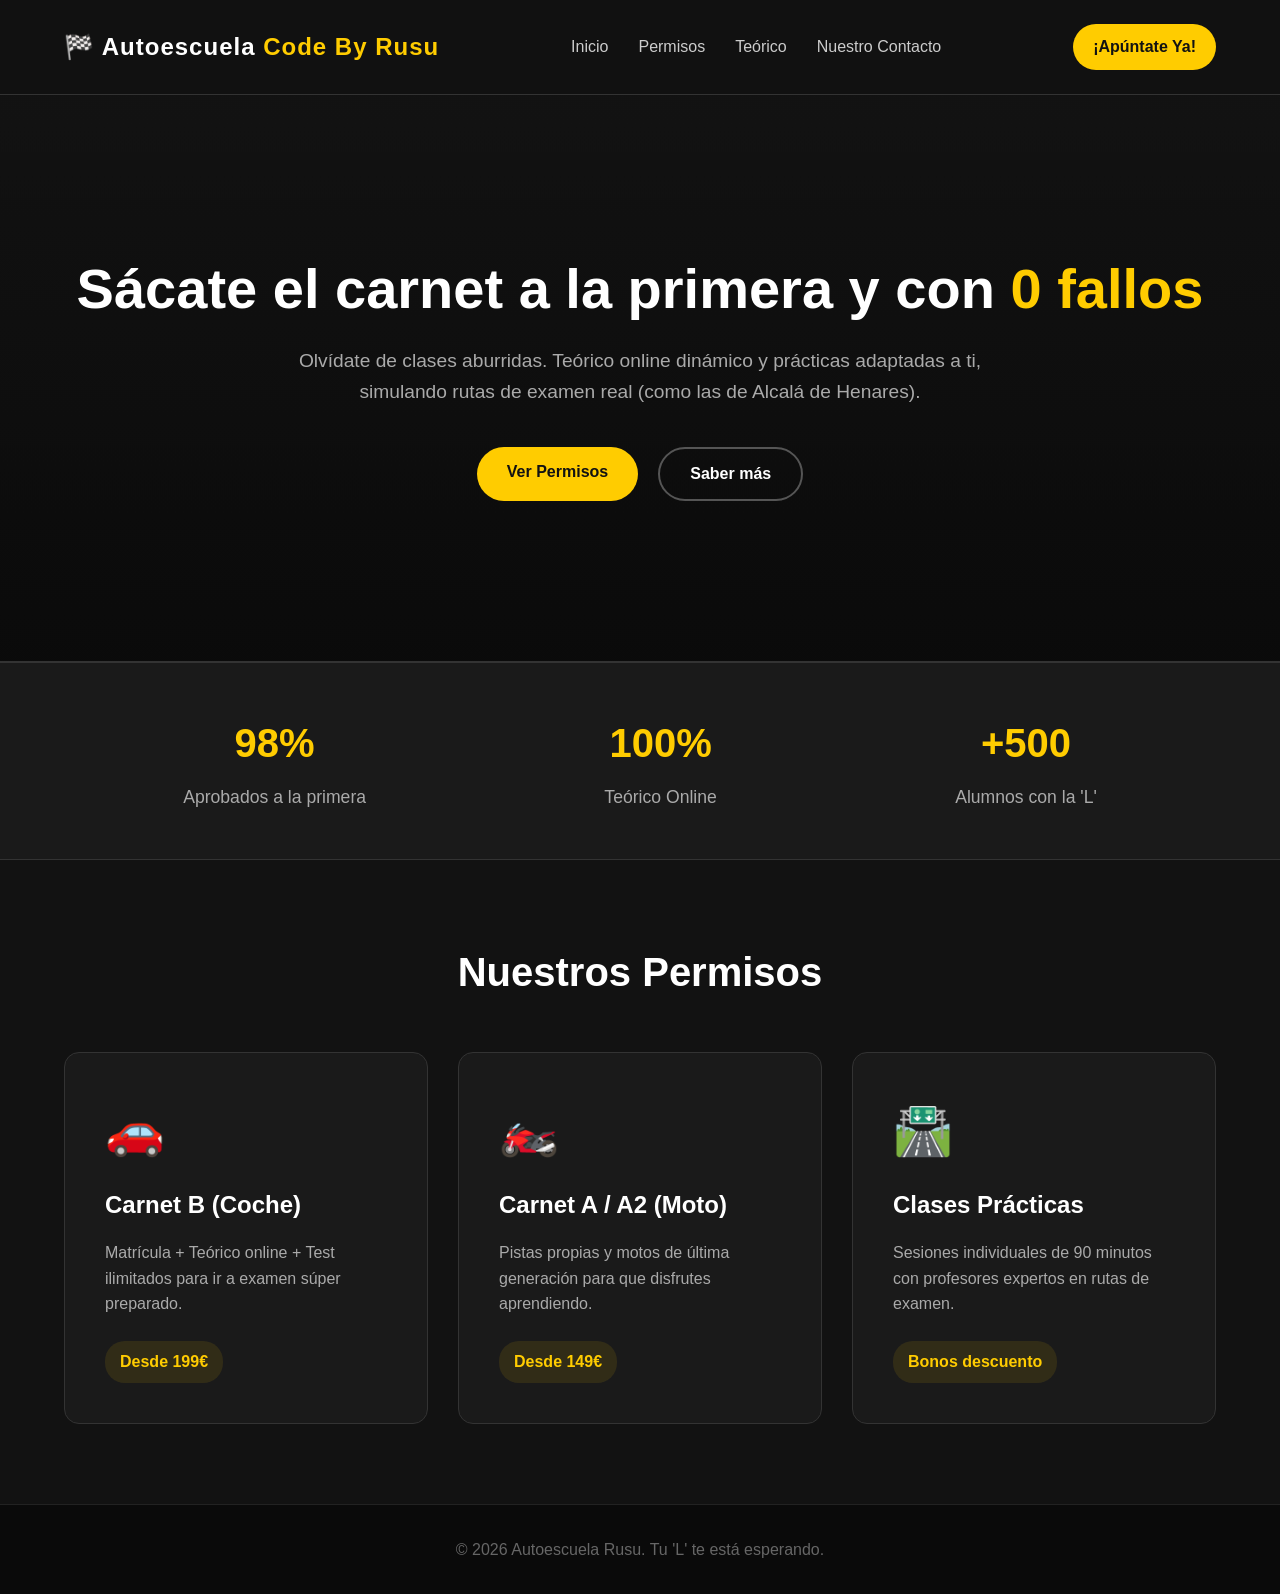
==== index.html @ f41f6f55 "Primera versión de la web de la autoescuela" ====
<!DOCTYPE html>
<html lang="es">
<head>
    <meta charset="UTF-8">
    <meta name="viewport" content="width=device-width, initial-scale=1.0">
    <title>Autoescuela Code By Rusu | Tu Carnet a la Primera</title>
    <link rel="stylesheet" href="css/styles.css">
</head>
<body>

    <!-- Cabecera -->
    <header>
        <div class="logo">🏁 Autoescuela <span>Code By Rusu</span></div>
        <nav>
            <a href="#inicio">Inicio</a>
            <a href="#permisos">Permisos</a>
            <a href="teorico.html">Teórico</a>
            <a href="contacto.html">Nuestro Contacto</a>
        </nav>
        <a href="contacto.html" class="btn-header">¡Apúntate Ya!</a>
    </header>
    <!-- Contenido Principal -->
    <main>
        <!-- Sección Hero (La portada principal) -->
        <section id="inicio" class="hero">
            <div class="hero-content">
                <h1>Sácate el carnet a la primera y con <span class="highlight">0 fallos</span></h1>
                <p>Olvídate de clases aburridas. Teórico online dinámico y prácticas adaptadas a ti, simulando rutas de examen real (como las de Alcalá de Henares).</p>
                <div class="hero-buttons">
                    <a href="#permisos" class="btn-primary">Ver Permisos</a>
                    <a href="contacto.html" class="btn-secondary">Saber más</a>
                </div>
            </div>
        </section>
        <!-- Barra de Estadísticas -->
        <section class="stats">
            <div class="stat-item">
                <h3>98%</h3>
                <p>Aprobados a la primera</p>
            </div>
            <div class="stat-item">
                <h3>100%</h3>
                <p>Teórico Online</p>
            </div>
            <div class="stat-item">
                <h3>+500</h3>
                <p>Alumnos con la 'L'</p>
            </div>
        </section>

        <!-- Sección de Servicios (Grid) -->
        <section id="permisos" class="services">
            <h2>Nuestros Permisos</h2>
            <div class="grid-services">
                
                <div class="card">
                    <div class="card-icon">🚗</div>
                    <h3>Carnet B (Coche)</h3>
                    <p>Matrícula + Teórico online + Test ilimitados para ir a examen súper preparado.</p>
                    <span class="price">Desde 199€</span>
                </div>

                <div class="card">
                    <div class="card-icon">🏍️</div>
                    <h3>Carnet A / A2 (Moto)</h3>
                    <p>Pistas propias y motos de última generación para que disfrutes aprendiendo.</p>
                    <span class="price">Desde 149€</span>
                </div>

                <div class="card">
                    <div class="card-icon">🛣️</div>
                    <h3>Clases Prácticas</h3>
                    <p>Sesiones individuales de 90 minutos con profesores expertos en rutas de examen.</p>
                    <span class="price">Bonos descuento</span>
                </div>

            </div>
        </section>
    </main>

    <!-- Pie de página -->
    <footer>
        <p>&copy; 2026 Autoescuela Rusu. Tu 'L' te está esperando.</p>
    </footer>
<script src="js/script.js"></script>
</body>
</html>
---- css/styles.css ----
/* --- ESTILOS GENERALES Y RESET --- */
* {
    margin: 0;
    padding: 0;
    box-sizing: border-box;
}

body {
    font-family: 'Segoe UI', Tahoma, Geneva, Verdana, sans-serif;
    background-color: #121212; /* Fondo oscuro elegante */
    color: #ffffff;
    line-height: 1.6;
}

/* --- CABECERA --- */
header {
    background-color: rgba(18, 18, 18, 0.95);
    padding: 1.5rem 5%;
    display: flex;
    justify-content: space-between;
    align-items: center;
    position: sticky;
    top: 0;
    z-index: 1000;
    border-bottom: 1px solid #333;
}

.logo {
    font-size: 1.5rem;
    font-weight: bold;
    letter-spacing: 1px;
}

.logo span {
    color: #ffcc00; /* Amarillo neón */
}

nav {
    display: flex;
    gap: 30px;
}

nav a {
    text-decoration: none;
    color: #ccc;
    font-weight: 500;
    transition: color 0.3s;
}

nav a:hover {
    color: #ffcc00;
}

.btn-header {
    background-color: #ffcc00;
    color: #121212;
    padding: 10px 20px;
    border-radius: 30px;
    text-decoration: none;
    font-weight: bold;
    transition: transform 0.3s, box-shadow 0.3s;
}

.btn-header:hover {
    transform: scale(1.05);
    box-shadow: 0 0 15px rgba(255, 204, 0, 0.6);
}

/* --- SECCIÓN HERO (PORTADA) --- */
.hero {
    padding: 10rem 5%;
    text-align: center;
    
    /* Usamos background-image en lugar de background para evitar errores */
    background-image: linear-gradient(rgba(18, 18, 18, 0.85), rgba(10, 10, 10, 0.95)), url('https://images.unsplash.com/photo-1494976388531-d1058494cdd8?ixlib=rb-4.0.3&auto=format&fit=crop&w=1920&q=80');
    
    background-size: cover;
    background-position: center;
    border-bottom: 1px solid #333;
}

.hero h1 {
    font-size: 3.5rem;
    margin-bottom: 1.5rem;
    line-height: 1.2;
}

.highlight {
    color: #ffcc00;
}

.hero p {
    font-size: 1.2rem;
    color: #aaa;
    max-width: 700px;
    margin: 0 auto 2.5rem auto;
}

.hero-buttons {
    display: flex;
    justify-content: center;
    gap: 20px;
}

.btn-primary {
    background-color: #ffcc00;
    color: #121212;
    padding: 12px 30px;
    border-radius: 30px;
    text-decoration: none;
    font-weight: bold;
    transition: all 0.3s ease;
}

.btn-primary:hover {
    box-shadow: 0 0 20px rgba(255, 204, 0, 0.8);
}

.btn-secondary {
    background-color: transparent;
    color: #fff;
    padding: 12px 30px;
    border-radius: 30px;
    text-decoration: none;
    border: 2px solid #555;
    font-weight: bold;
    transition: border-color 0.3s;
}

.btn-secondary:hover {
    border-color: #ffcc00;
}

/* --- ESTADÍSTICAS --- */
.stats {
    display: flex;
    justify-content: space-around;
    background-color: #1a1a1a;
    padding: 3rem 5%;
    border-top: 1px solid #333;
    border-bottom: 1px solid #333;
}

.stat-item {
    text-align: center;
}

.stat-item h3 {
    font-size: 2.5rem;
    color: #ffcc00;
    margin-bottom: 0.5rem;
}

.stat-item p {
    color: #aaa;
    font-size: 1.1rem;
}

/* --- TARJETAS DE SERVICIOS (GRID) --- */
.services {
    padding: 5rem 5%;
    text-align: center;
}

.services h2 {
    font-size: 2.5rem;
    margin-bottom: 3rem;
}

.grid-services {
    display: grid;
    grid-template-columns: repeat(auto-fit, minmax(300px, 1fr));
    gap: 30px;
}

.card {
    background-color: #1a1a1a;
    padding: 2.5rem;
    border-radius: 15px;
    border: 1px solid #333;
    transition: transform 0.3s, border-color 0.3s;
    text-align: left;
}

.card:hover {
    transform: translateY(-10px);
    border-color: #ffcc00;
}

.card-icon {
    font-size: 3rem;
    margin-bottom: 1rem;
}

.card h3 {
    font-size: 1.5rem;
    margin-bottom: 1rem;
}

.card p {
    color: #aaa;
    margin-bottom: 1.5rem;
}

.price {
    display: inline-block;
    background-color: rgba(255, 204, 0, 0.1);
    color: #ffcc00;
    padding: 8px 15px;
    border-radius: 20px;
    font-weight: bold;
}

/* --- FOOTER --- */
footer {
    text-align: center;
    padding: 2rem;
    background-color: #0a0a0a;
    color: #666;
    border-top: 1px solid #222;
}

/* ==========================================
   DISEÑO RESPONSIVO (MÓVILES)
   ========================================== */
@media (max-width: 768px) {
    header {
        flex-direction: column;
        gap: 15px;
    }

    nav {
        flex-wrap: wrap;
        justify-content: center;
        gap: 15px;
    }

    .hero h1 {
        font-size: 2.2rem;
    }

    .hero-buttons {
        flex-direction: column;
    }

    .stats {
        flex-direction: column;
        gap: 30px;
    }
}
/* --- FORMULARIOS Y PÁGINAS SECUNDARIAS --- */
.page-header {
    text-align: center;
    padding: 4rem 5%;
    background: #1a1a1a;
    border-bottom: 1px solid #333;
}

.page-header h1 {
    color: #ffcc00;
    font-size: 2.5rem;
    margin-bottom: 10px;
}

.form-container {
    max-width: 600px;
    margin: 4rem auto;
    padding: 2.5rem;
    background: #1a1a1a;
    border-radius: 15px;
    border: 1px solid #333;
}

.form-group {
    margin-bottom: 1.5rem;
}

.form-group label {
    display: block;
    margin-bottom: 0.5rem;
    color: #ccc;
    font-weight: 500;
}

.form-group input, 
.form-group select, 
.form-group textarea {
    width: 100%;
    padding: 12px;
    background: #121212;
    border: 1px solid #444;
    border-radius: 8px;
    color: #fff;
    font-family: inherit;
    transition: border-color 0.3s, box-shadow 0.3s;
}

.form-group input:focus, 
.form-group select:focus, 
.form-group textarea:focus {
    outline: none;
    border-color: #ffcc00;
    box-shadow: 0 0 8px rgba(255, 204, 0, 0.3);
}

.btn-submit {
    width: 100%;
    background: #ffcc00;
    color: #121212;
    padding: 15px;
    border: none;
    border-radius: 8px;
    font-weight: bold;
    font-size: 1.1rem;
    cursor: pointer;
    transition: background 0.3s, transform 0.2s;
}

.btn-submit:hover {
    background: #e6b800;
    transform: translateY(-2px);
}
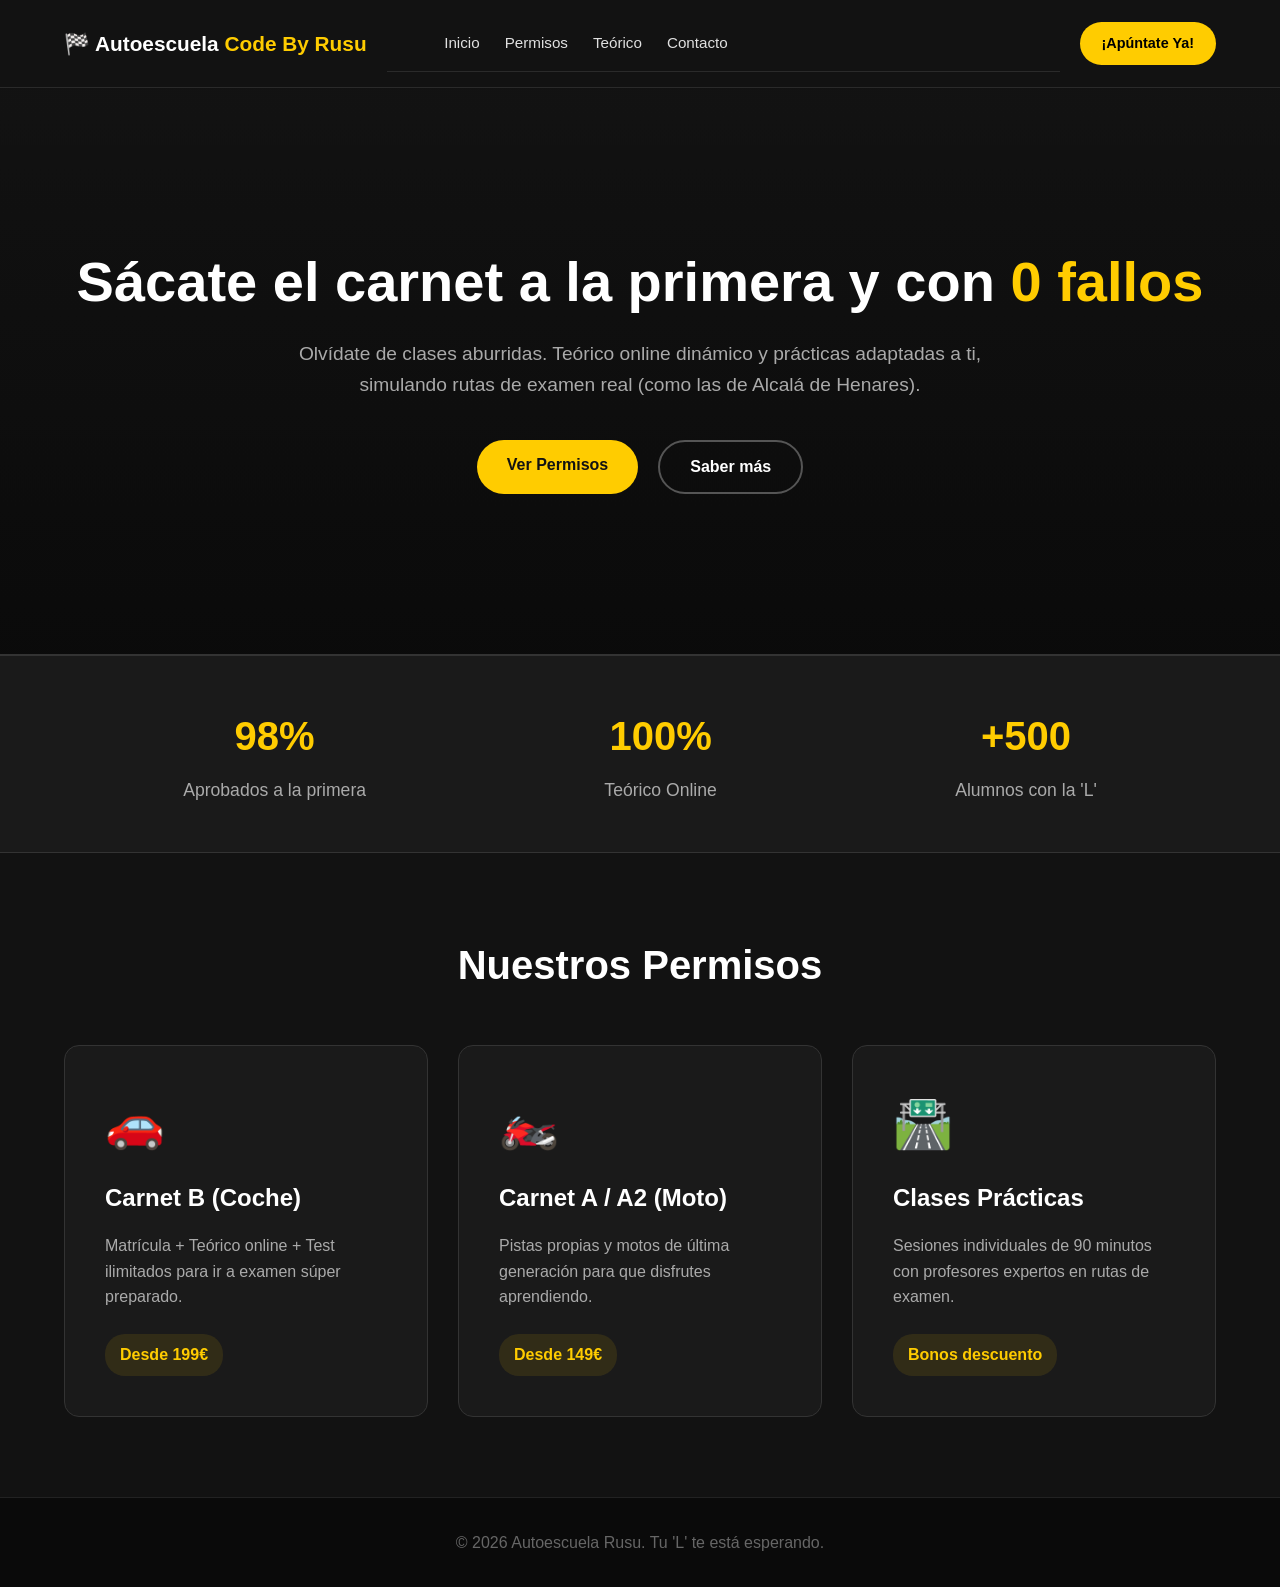
==== commit f662c36e: "Mejorado nav de autoescuela para desktop y movil" ====
--- a/index.html
+++ b/index.html
@@ -9,16 +9,25 @@
 <body>
 
     <!-- Cabecera -->
-    <header>
-        <div class="logo">🏁 Autoescuela <span>Code By Rusu</span></div>
+   <header>
+    <div class="nav-container">
+        <!-- 1. Logo / Nombre -->
+        <h1 class="logo">🏁 Autoescuela <span>Code By Rusu</span></h1>
+
+        <!-- 2. Enlaces del centro -->
         <nav>
-            <a href="#inicio">Inicio</a>
-            <a href="#permisos">Permisos</a>
-            <a href="teorico.html">Teórico</a>
-            <a href="contacto.html">Nuestro Contacto</a>
+            <ul class="nav-links">
+                <li><a href="index.html">Inicio</a></li>
+                <li><a href="permisos.html">Permisos</a></li>
+                <li><a href="teorico.html">Teórico</a></li>
+                <li><a href="contacto.html">Contacto</a></li>
+            </ul>
         </nav>
-        <a href="contacto.html" class="btn-header">¡Apúntate Ya!</a>
-    </header>
+
+        <!-- 3. Botón de la derecha -->
+        <a href="contacto.html" class="btn-apuntate">¡Apúntate Ya!</a>
+    </div>
+</header>
     <!-- Contenido Principal -->
     <main>
         <!-- Sección Hero (La portada principal) -->
--- a/css/styles.css
+++ b/css/styles.css
@@ -12,58 +12,121 @@
     line-height: 1.6;
 }
 
-/* --- CABECERA --- */
-header {
-    background-color: rgba(18, 18, 18, 0.95);
-    padding: 1.5rem 5%;
-    display: flex;
-    justify-content: space-between;
-    align-items: center;
-    position: sticky;
-    top: 0;
-    z-index: 1000;
-    border-bottom: 1px solid #333;
-}
-
-.logo {
-    font-size: 1.5rem;
-    font-weight: bold;
-    letter-spacing: 1px;
-}
-
-.logo span {
-    color: #ffcc00; /* Amarillo neón */
-}
-
-nav {
-    display: flex;
-    gap: 30px;
-}
-
-nav a {
-    text-decoration: none;
-    color: #ccc;
+/* ==========================================
+   HEADER Y NAV MODERNO - AUTOESCUELA (DESKTOP)
+   ========================================== */
+
+header, nav, .navbar {
+    width: 100% !important;
+    background-color: #121212; /* Fondo oscuro elegante */
+    border-bottom: 1px solid #2a2a2a; /* Línea de separación inferior */
+    padding: 15px 5%;
+    box-sizing: border-box;
+    position: relative !important; /* Para que suba con el scroll */
+}
+
+.nav-container, header .container, .navbar-content {
+    max-width: 1200px;
+    margin: 0 auto;
+    display: flex !important;
+    justify-content: space-between !important;
+    align-items: center !important;
+    gap: 20px;
+}
+
+/* Logo / Título en una sola línea */
+header h1, .logo, .brand {
+    font-size: 1.3rem !important;
+    font-weight: 700;
+    white-space: nowrap !important; /* Evita que "By Rusu" baje a otra línea */
+    margin: 0 !important;
+    color: #ffffff;
+}
+
+header h1 span, .logo span {
+    color: #ffcc00; /* Color amarillo de acento */
+}
+
+/* Menú de navegación centrado y espaciado */
+nav ul, .nav-links {
+    display: flex !important;
+    align-items: center !important;
+    gap: 25px !important; /* Espacio uniforme entre enlaces */
+    list-style: none !important;
+    margin: 0 !important;
+    padding: 0 !important;
+}
+
+nav ul li a, .nav-links a {
+    color: #e0e0e0 !important;
+    text-decoration: none !important;
+    font-size: 0.95rem !important;
     font-weight: 500;
-    transition: color 0.3s;
-}
-
-nav a:hover {
-    color: #ffcc00;
-}
-
-.btn-header {
-    background-color: #ffcc00;
-    color: #121212;
-    padding: 10px 20px;
-    border-radius: 30px;
-    text-decoration: none;
-    font-weight: bold;
-    transition: transform 0.3s, box-shadow 0.3s;
-}
-
-.btn-header:hover {
-    transform: scale(1.05);
-    box-shadow: 0 0 15px rgba(255, 204, 0, 0.6);
+    transition: color 0.2s ease, border-bottom 0.2s ease;
+    padding-bottom: 4px;
+}
+
+/* Efecto hover elegante al pasar el ratón */
+nav ul li a:hover, .nav-links a:hover {
+    color: #ffcc00 !important;
+    border-bottom: 2px solid #ffcc00;
+}
+
+/* Botón destacado "¡Apúntate Ya!" */
+.btn-apuntate, header .btn, header button {
+    background-color: #ffcc00 !important;
+    color: #000000 !important;
+    font-weight: 700 !important;
+    font-size: 0.9rem !important;
+    padding: 10px 22px !important;
+    border-radius: 25px !important;
+    text-decoration: none !important;
+    border: none !important;
+    white-space: nowrap !important;
+    transition: transform 0.2s ease, background-color 0.2s ease;
+}
+
+.btn-apuntate:hover, header .btn:hover {
+    background-color: #e6b800 !important;
+    transform: translateY(-2px);
+}
+
+
+/* ==========================================
+   ADAPTACIÓN RESPONSIVE PARA MÓVIL
+   ========================================== */
+
+@media (max-width: 768px) {
+    header, nav, .navbar {
+        padding: 15px 20px !important;
+    }
+
+    .nav-container, header .container, .navbar-content {
+        flex-direction: column !important;
+        text-align: center !important;
+        gap: 12px !important;
+    }
+
+    header h1, .logo {
+        font-size: 1.1rem !important;
+        white-space: normal !important;
+    }
+
+    nav ul, .nav-links {
+        flex-wrap: wrap !important;
+        justify-content: center !important;
+        gap: 12px !important;
+    }
+
+    nav ul li a, .nav-links a {
+        font-size: 0.85rem !important;
+    }
+
+    .btn-apuntate, header .btn {
+        width: 100% !important;
+        max-width: 250px;
+        margin-top: 5px;
+    }
 }
 
 /* --- SECCIÓN HERO (PORTADA) --- */
@@ -319,4 +382,58 @@
 .btn-submit:hover {
     background: #e6b800;
     transform: translateY(-2px);
+}
+
+/* ==========================================
+   DESACTIVAR NAV FIJO Y MEJORAR ESPACIADO
+   ========================================== */
+
+/* Hace que el menú navegue con el scroll sin quedarse pegado arriba */
+header, nav, .navbar, .header-container {
+    position: relative !important;
+    top: auto !important;
+    left: auto !important;
+    width: 100% !important;
+    box-sizing: border-box !important;
+}
+
+@media (max-width: 768px) {
+    header, nav, .navbar {
+        padding: 15px 10px !important;
+        display: flex !important;
+        flex-direction: column !important;
+        align-items: center !important;
+        gap: 8px !important;
+    }
+
+    /* Reducir el título principal del nav */
+    header h1, .logo, .brand {
+        font-size: 1.3rem !important;
+        text-align: center;
+        margin-bottom: 5px;
+    }
+
+    /* Enlaces de navegación alineados en horizontal */
+    nav ul, .nav-links {
+        display: flex !important;
+        flex-wrap: wrap !important;
+        justify-content: center !important;
+        gap: 12px !important;
+        padding: 0 !important;
+        margin: 5px 0 !important;
+        list-style: none;
+    }
+
+    /* Botón destacado ¡Apúntate Ya! más compacto */
+    header .btn, header button, .btn-apuntate {
+        font-size: 0.85rem !important;
+        padding: 8px 16px !important;
+        width: auto !important;
+    }
+
+    /* Asegurar que las tarjetas de cursos/permisos no se monten arriba */
+    main, .hero, .container, section {
+        margin-top: 0 !important;
+        padding-top: 15px !important;
+    }
 }
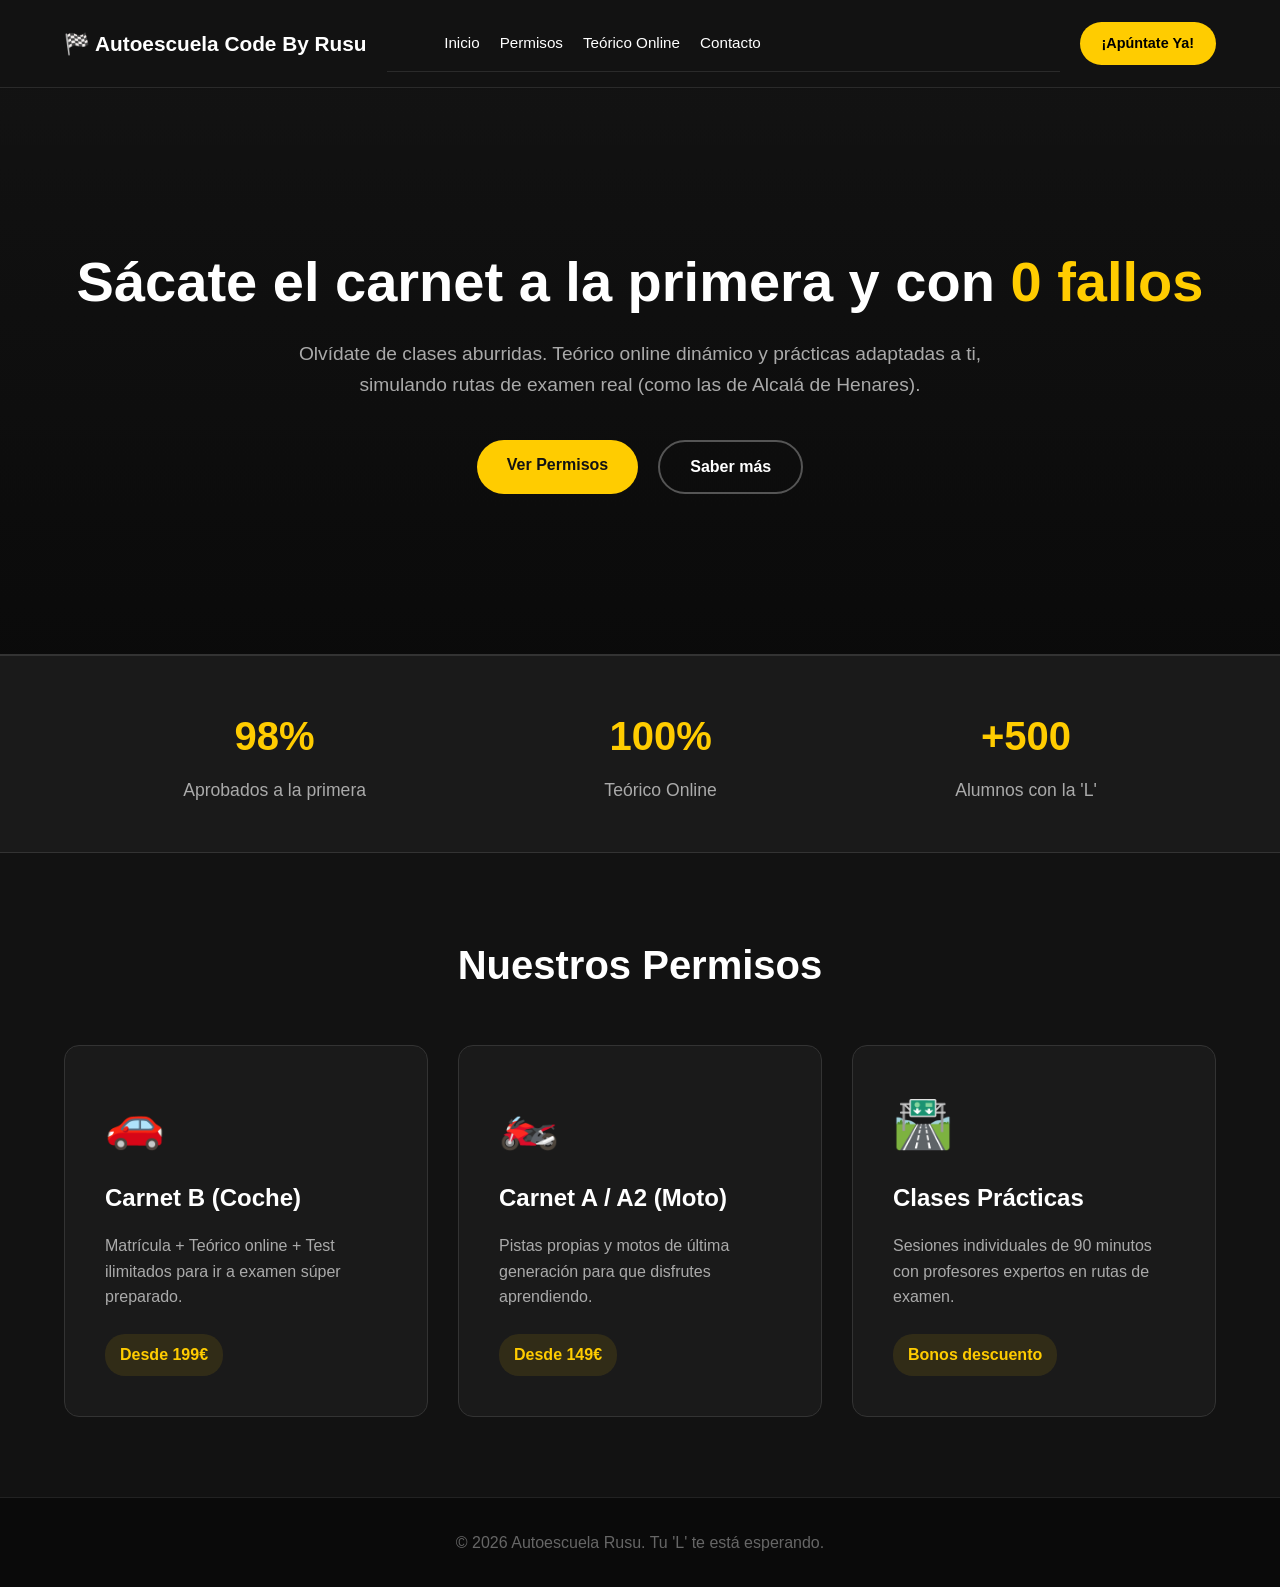
==== commit d48efe47: "Restaurados enlaces de ancla y corregidos colores del nav" ====
--- a/index.html
+++ b/index.html
@@ -11,21 +11,18 @@
     <!-- Cabecera -->
    <header>
     <div class="nav-container">
-        <!-- 1. Logo / Nombre -->
-        <h1 class="logo">🏁 Autoescuela <span>Code By Rusu</span></h1>
+        <h1 class="logo">🏁 Autoescuela Code By Rusu</h1>
 
-        <!-- 2. Enlaces del centro -->
         <nav>
             <ul class="nav-links">
-                <li><a href="index.html">Inicio</a></li>
-                <li><a href="permisos.html">Permisos</a></li>
-                <li><a href="teorico.html">Teórico</a></li>
-                <li><a href="contacto.html">Contacto</a></li>
+                <li><a href="#inicio">Inicio</a></li>
+                <li><a href="#permisos">Permisos</a></li>
+                <li><a href="#teorico">Teórico Online</a></li>
+                <li><a href="#contacto">Contacto</a></li>
             </ul>
         </nav>
 
-        <!-- 3. Botón de la derecha -->
-        <a href="contacto.html" class="btn-apuntate">¡Apúntate Ya!</a>
+        <a href="#contacto" class="btn-apuntate">¡Apúntate Ya!</a>
     </div>
 </header>
     <!-- Contenido Principal -->
--- a/css/styles.css
+++ b/css/styles.css
@@ -15,7 +15,29 @@
 /* ==========================================
    HEADER Y NAV MODERNO - AUTOESCUELA (DESKTOP)
    ========================================== */
-
+/* Estilos limpios para el nav de Autoescuela */
+header nav ul.nav-links {
+    display: flex !important;
+    gap: 20px !important;
+    list-style: none !important;
+    margin: 0 !important;
+    padding: 0 !important;
+}
+
+/* Quitar colores azules/morados por defecto de los enlaces visitados */
+header nav ul.nav-links a,
+header nav ul.nav-links a:visited {
+    color: #ffffff !important; /* Texto blanco siempre */
+    text-decoration: none !important; /* Quitar subrayado morado */
+    font-size: 0.95rem;
+    font-weight: 500;
+    transition: color 0.2s ease;
+}
+
+/* Color dorado al pasar el ratón */
+header nav ul.nav-links a:hover {
+    color: #ffcc00 !important;
+}
 header, nav, .navbar {
     width: 100% !important;
     background-color: #121212; /* Fondo oscuro elegante */
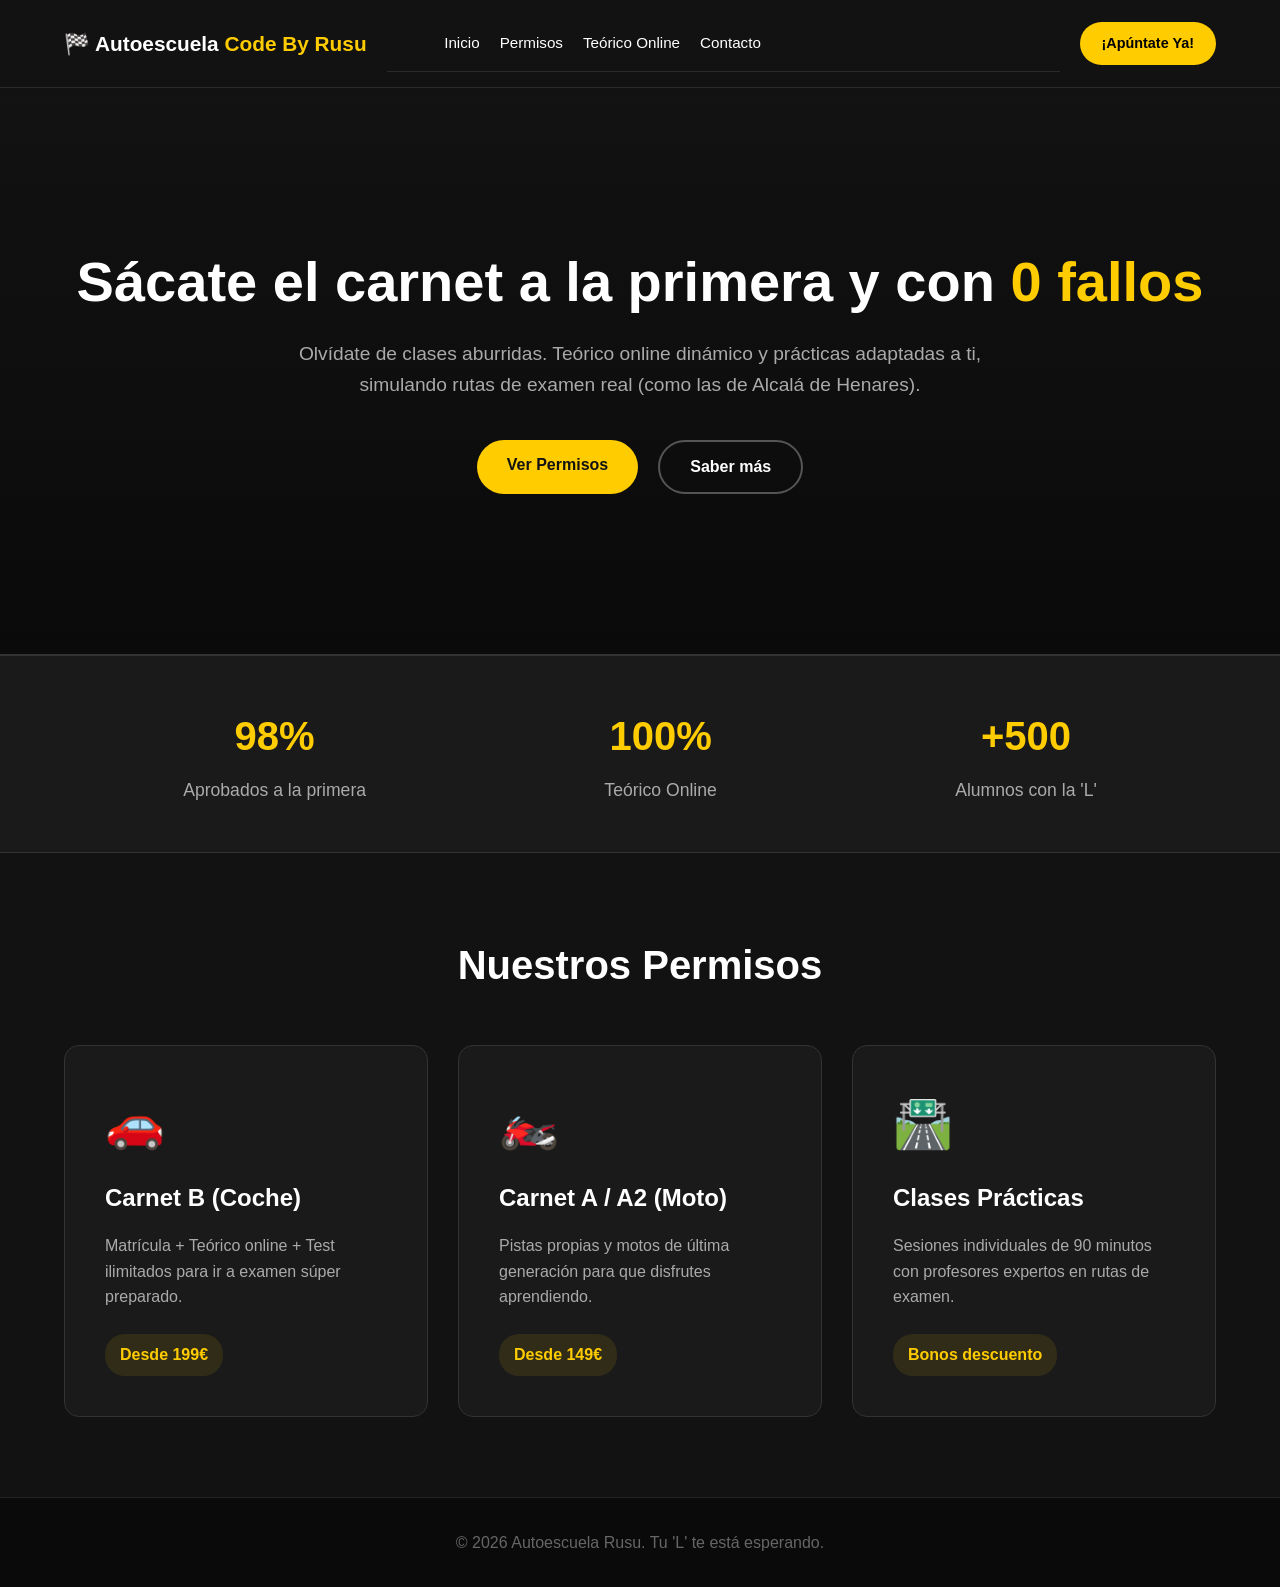
==== commit 06c0a970: "Actualizados enlaces del nav a paginas independientes" ====
--- a/index.html
+++ b/index.html
@@ -8,21 +8,21 @@
 </head>
 <body>
 
-    <!-- Cabecera -->
    <header>
     <div class="nav-container">
-        <h1 class="logo">🏁 Autoescuela Code By Rusu</h1>
+        <h1 class="logo">🏁 Autoescuela <span>Code By Rusu</span></h1>
 
         <nav>
             <ul class="nav-links">
-                <li><a href="#inicio">Inicio</a></li>
-                <li><a href="#permisos">Permisos</a></li>
-                <li><a href="#teorico">Teórico Online</a></li>
-                <li><a href="#contacto">Contacto</a></li>
+                <li><a href="index.html">Inicio</a></li>
+                <!-- Si "Permisos" está en el inicio, usamos index.html#permisos para que baje a esa sección esté en la página que esté -->
+                <li><a href="index.html#permisos">Permisos</a></li> 
+                <li><a href="teorico.html">Teórico Online</a></li>
+                <li><a href="contacto.html">Contacto</a></li>
             </ul>
         </nav>
 
-        <a href="#contacto" class="btn-apuntate">¡Apúntate Ya!</a>
+        <a href="contacto.html" class="btn-apuntate">¡Apúntate Ya!</a>
     </div>
 </header>
     <!-- Contenido Principal -->
